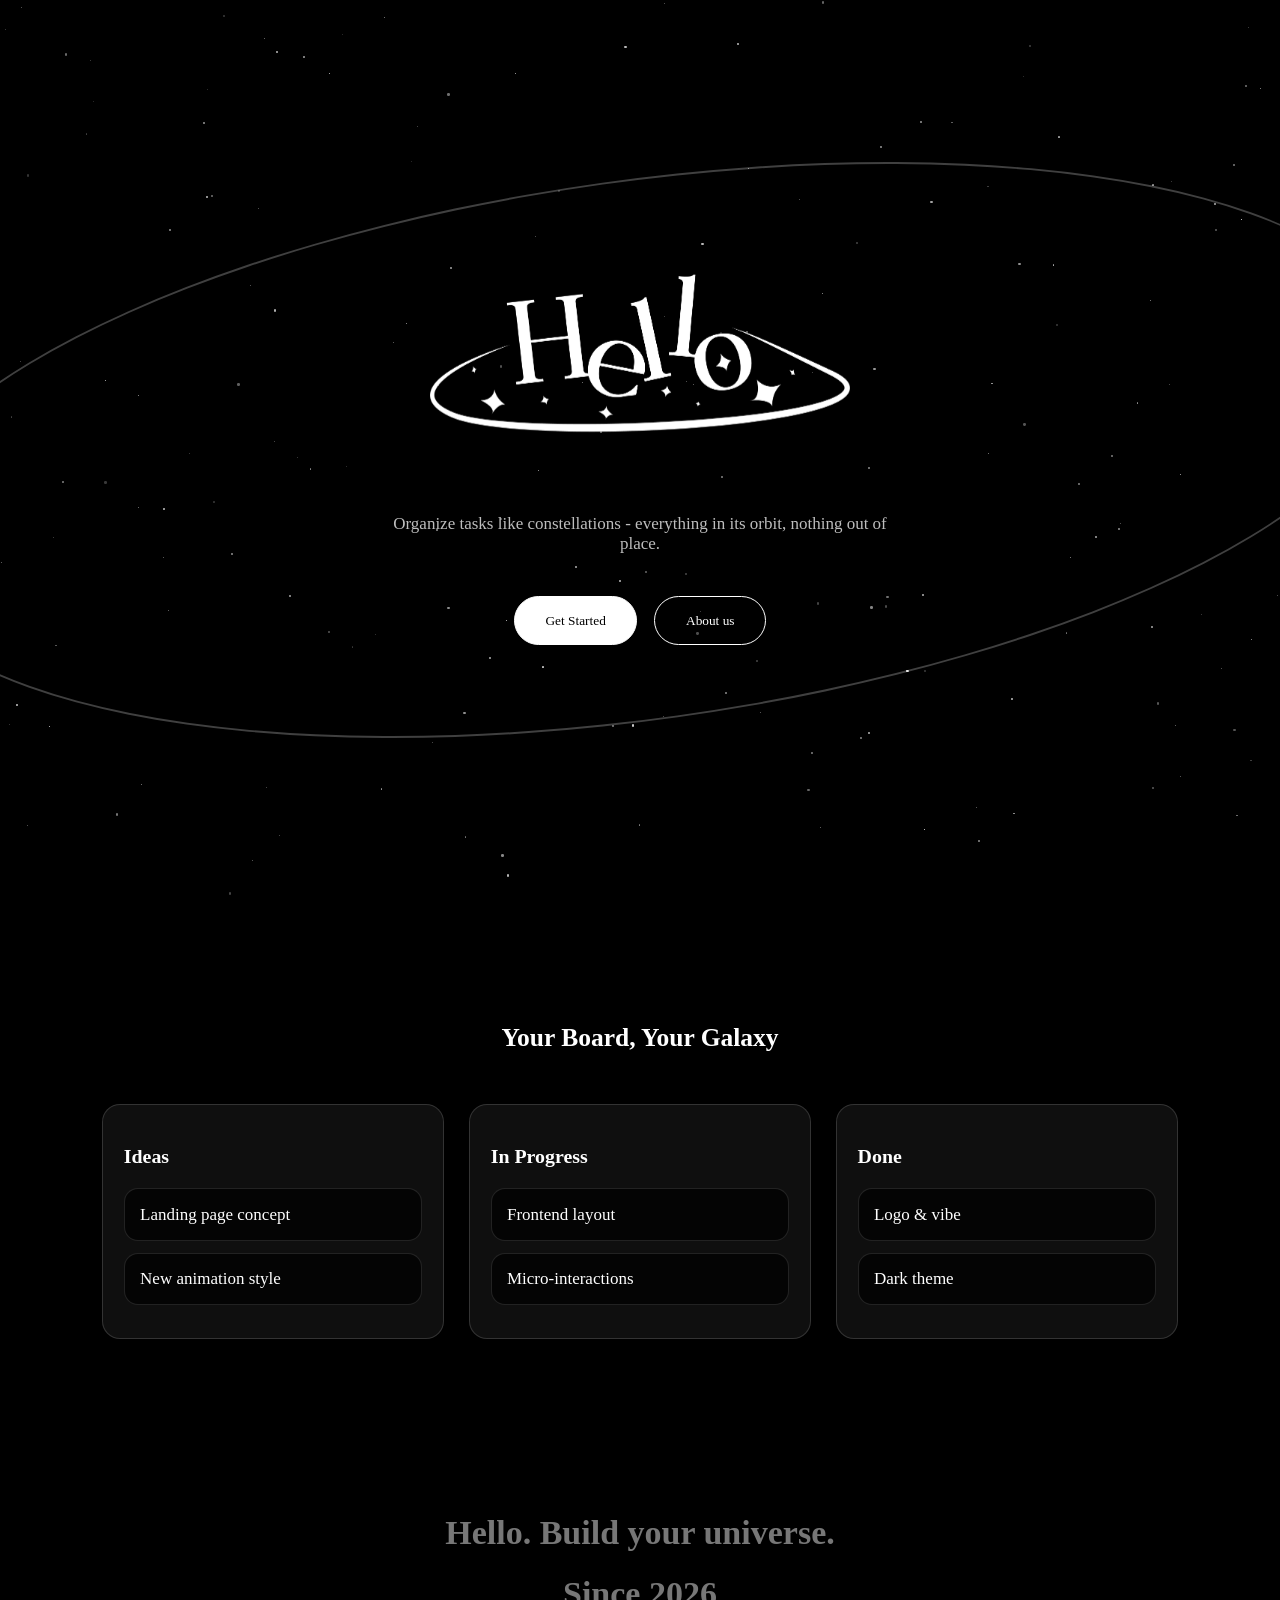
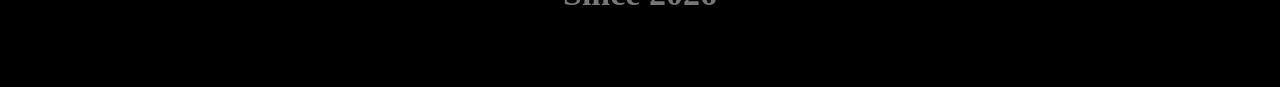
==== index.html @ 69eed410 "update code" ====
<!DOCTYPE html>
<html lang="vi">
<head>
  <meta charset="UTF-8" />
  <meta name="viewport" content="width=device-width, initial-scale=1.0" />
  <title>Hello - Organize Your Universe</title>
  <link rel="stylesheet" href="/landing/landingpage.css" />
  <link href="https://fonts.googleapis.com/css2?family=Playfair+Display:wght@500;700&family=Inter:wght@300;400;600&display=swap" rel="stylesheet">
</head>
<body class="stars">
  <div class="star-field" id="starField"></div>

  <header>
    <div class="orbit"></div>
    <img src="/Resources/Logo.png" alt="Hello logo" class="logo" />
    <p>Organize tasks like constellations - everything in its orbit, nothing out of place.</p>
    <div class="cta">
      <button class="btn primary">Get Started</button>
      <button class="btn">About us</button>
    </div>
  </header>

  <section>
    <h2>Your Board, Your Galaxy</h2>
    <div class="board">
      <div class="column">
        <h3>Ideas</h3>
        <div class="card">Landing page concept</div>
        <div class="card">New animation style</div>
      </div>
      <div class="column">
        <h3>In Progress</h3>
        <div class="card">Frontend layout</div>
        <div class="card">Micro-interactions</div>
      </div>
      <div class="column">
        <h3>Done</h3>
        <div class="card">Logo & vibe</div>
        <div class="card">Dark theme</div>
      </div>
    </div>
  </section>

  <footer><h1>Hello. Build your universe.</h1>
  <h1>Since 2026</h1></footer>

  <script src="/shared/auth.js"></script>
  <script src="/landing/landingpage.js"></script>
</body>
</html>
---- landing/landingpage.css ----
@font-face {
  font-family: 'Sinoreta';
  src: url('../Resources/hastegi/Hastegi.otf') format('truetype');
}
html {
  font-size: 17px;
}
:root {
  --fg: #fff;
  --muted: #bdbdbd;
}

* {
  box-sizing: border-box;
}

body {
  margin: 0;
  font-family: 'Sinoreta', sans-serif;
  background: #000;
  color: var(--fg);
  overflow-x: hidden;
}

/* ─── STAR FIELD ─── */
.star-field {
    position: fixed;
    inset: 0;
    z-index: -1; /* Ensure it's behind content */
    pointer-events: none;
    overflow: hidden;
}

.star {
    position: absolute;
    background: #fff;
    border-radius: 50%;
    pointer-events: none;
    /* transition is handled by JS animation frame */
}

@keyframes twinkle {
    0%, 100% { opacity: 0.2; }
    50% { opacity: 0.9; }
}

/* HERO */
header {
  min-height: 100vh;
  display: flex;
  flex-direction: column;
  justify-content: center;
  align-items: center;
  text-align: center;
  gap: 1.5rem;
  position: relative;
  z-index: 1; 
}

.orbit {
  position: absolute;
  width: 120%;
  height: 60%;
  border: 2px solid rgba(255,255,255,.25);
  border-radius: 50%;
  transform: rotate(-8deg);
  animation: float 12s ease-in-out infinite;
}

@keyframes float {
  0%,100% { transform: rotate(-8deg) translateY(0); }
  50% { transform: rotate(-8deg) translateY(-15px); }
}

.logo {
  width: min(420px, 70vw);
  font-family: 'Sinoreta', serif;
  animation: fadeUp 1.2s ease forwards, glow 3s ease-in-out infinite alternate;
}

@keyframes glow {
  from { filter: drop-shadow(0 0 10px rgba(255,255,255,.2)); }
  to   { filter: drop-shadow(0 0 28px rgba(255,255,255,.7)); }
}

@keyframes fadeUp {
  from { opacity: 0; transform: translateY(20px); }
  to   { opacity: 1; transform: translateY(0); }
}

p {
  color: var(--muted);
  max-width: 520px;
}

/* BUTTONS */
.cta {
  display: flex;
  gap: 1rem;
}

.btn {
  padding: .9rem 1.8rem;
  border-radius: 999px;
  border: 1px solid #fff;
  background: transparent;
  color: #fff;
  cursor: pointer;
  position: relative;
  overflow: hidden;

  transition: transform .25s ease, box-shadow .25s ease;
}

.btn:hover {
  transform: translateY(-3px) scale(1.05);
  box-shadow: 0 0 28px rgba(255,255,255,.4);
}

.btn::before {
  content: '';
  position: absolute;
  inset: 0;
  background: linear-gradient(
    120deg,
    transparent,
    rgba(255,255,255,.45),
    transparent
  );
  transform: translateX(-120%);
}

.btn:hover::before {
  animation: shine .8s ease forwards;
}

@keyframes shine {
  to { transform: translateX(120%); }
}

.btn.primary {
  background: #fff;
  color: #000;
}

/* BOARD */
section {
  padding: 6rem 8vw;
}

h2 {
  text-align: center;
  font-family: 'Sinoreta', serif;
}

.board {
  display: grid;
  grid-template-columns: repeat(auto-fit, minmax(220px,1fr));
  gap: 1.5rem;
  margin-top: 3rem;
}

.column {
  background: rgba(255,255,255,.06);
  border: 1px solid rgba(255,255,255,.15);
  border-radius: 18px;
  padding: 1.2rem;
}

.card {
  background: rgba(0,0,0,.7);
  border: 1px solid rgba(255,255,255,.12);
  border-radius: 14px;
  padding: .9rem;
  margin-bottom: .7rem;
}

footer {
  text-align: center;
  padding: 3rem 1rem;
  color: #777;
}

.cta .btn{
  font-family: 'Sinoreta';
}

/* Global font override */
*, *::before, *::after {
  font-family: "Times New Roman", Times, serif !important;
}
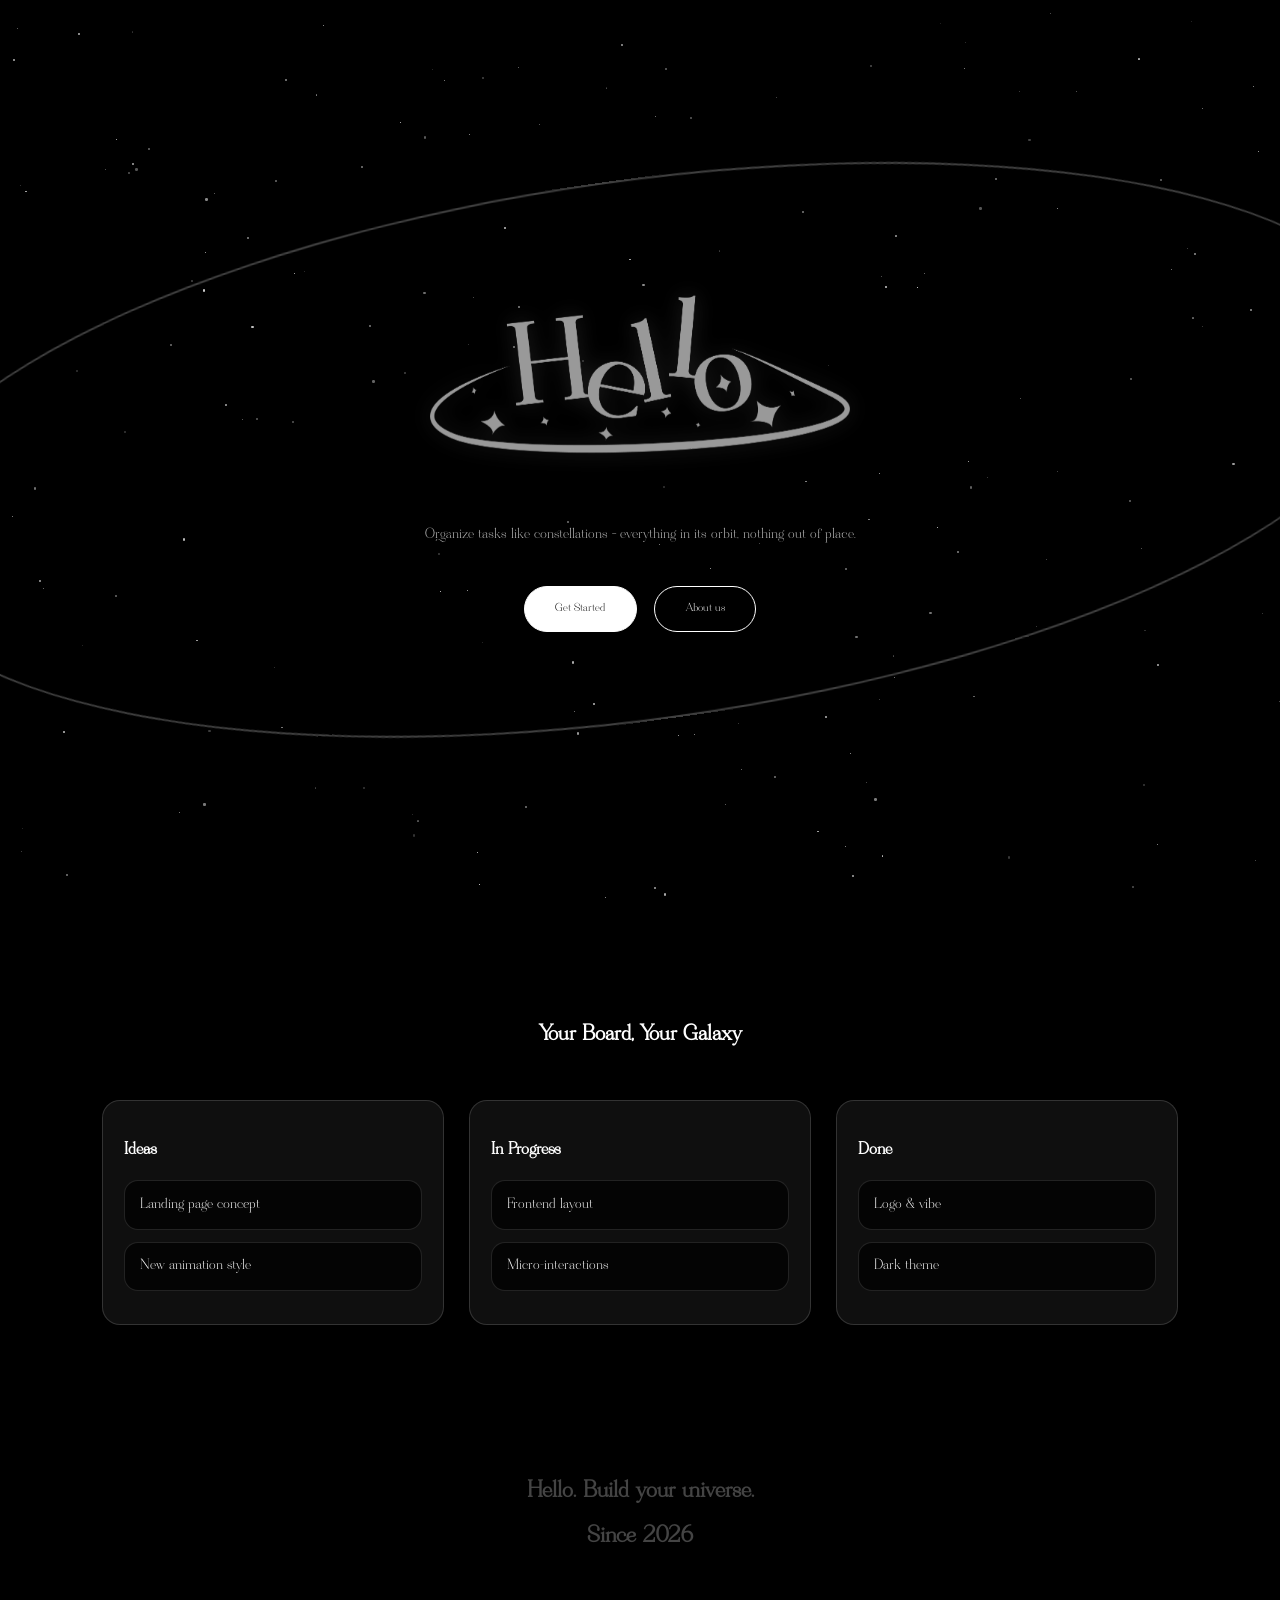
==== commit 75553e23: "update UI" ====
--- a/index.html
+++ b/index.html
@@ -1,50 +1,13 @@
 <!DOCTYPE html>
-<html lang="vi">
+<html lang="en">
 <head>
-  <meta charset="UTF-8" />
-  <meta name="viewport" content="width=device-width, initial-scale=1.0" />
-  <title>Hello - Organize Your Universe</title>
-  <link rel="stylesheet" href="/landing/landingpage.css" />
-  <link href="https://fonts.googleapis.com/css2?family=Playfair+Display:wght@500;700&family=Inter:wght@300;400;600&display=swap" rel="stylesheet">
+    <meta charset="UTF-8">
+    <meta http-equiv="X-UA-Compatible" content="IE=edge">
+    <meta name="viewport" content="width=device-width, initial-scale=1.0">
+    <meta http-equiv="refresh" content="0; url=landing/landingpage.html">
+    <title>Redirecting...</title>
 </head>
-<body class="stars">
-  <div class="star-field" id="starField"></div>
-
-  <header>
-    <div class="orbit"></div>
-    <img src="/Resources/Logo.png" alt="Hello logo" class="logo" />
-    <p>Organize tasks like constellations - everything in its orbit, nothing out of place.</p>
-    <div class="cta">
-      <button class="btn primary">Get Started</button>
-      <button class="btn">About us</button>
-    </div>
-  </header>
-
-  <section>
-    <h2>Your Board, Your Galaxy</h2>
-    <div class="board">
-      <div class="column">
-        <h3>Ideas</h3>
-        <div class="card">Landing page concept</div>
-        <div class="card">New animation style</div>
-      </div>
-      <div class="column">
-        <h3>In Progress</h3>
-        <div class="card">Frontend layout</div>
-        <div class="card">Micro-interactions</div>
-      </div>
-      <div class="column">
-        <h3>Done</h3>
-        <div class="card">Logo & vibe</div>
-        <div class="card">Dark theme</div>
-      </div>
-    </div>
-  </section>
-
-  <footer><h1>Hello. Build your universe.</h1>
-  <h1>Since 2026</h1></footer>
-
-  <script src="/shared/auth.js"></script>
-  <script src="/landing/landingpage.js"></script>
+<body>
+    <p>If you are not redirected automatically, follow this <a href="landing/landingpage.html">link to the landing page</a>.</p>
 </body>
 </html>
